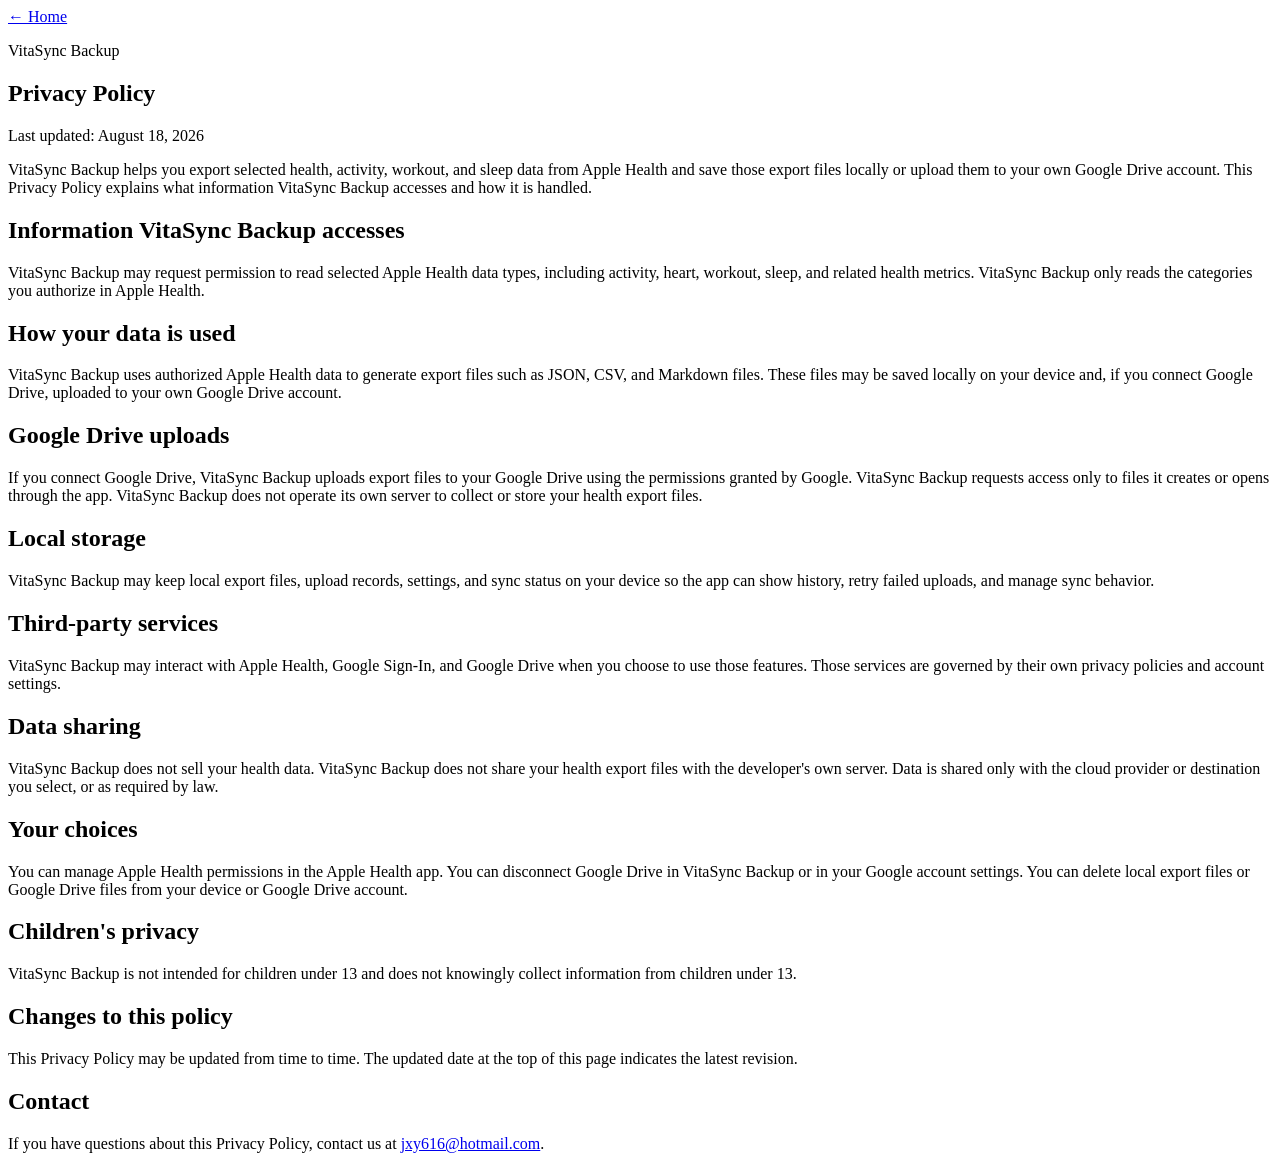
==== privacy.html @ 96025805 "Add VitaSync Backup privacy policy" ====
<!doctype html>
<html lang="en">
<head>
  <meta charset="utf-8">
  <meta name="viewport" content="width=device-width, initial-scale=1">
  <title>VitaSync Backup Privacy Policy</title>
  <link rel="stylesheet" href="styles.css">
</head>
<body>
  <main class="page legal">
    <a class="back-link" href="index.html">← Home</a>

    <article>
      <p class="eyebrow">VitaSync Backup</p>
      <h1>Privacy Policy</h1>
      <p class="updated">Last updated: August 18, 2026</p>

      <p>
        VitaSync Backup helps you export selected health, activity, workout, and sleep data
        from Apple Health and save those export files locally or upload them to your own
        Google Drive account. This Privacy Policy explains what information VitaSync Backup
        accesses and how it is handled.
      </p>

      <h2>Information VitaSync Backup accesses</h2>
      <p>
        VitaSync Backup may request permission to read selected Apple Health data types,
        including activity, heart, workout, sleep, and related health metrics. VitaSync Backup
        only reads the categories you authorize in Apple Health.
      </p>

      <h2>How your data is used</h2>
      <p>
        VitaSync Backup uses authorized Apple Health data to generate export files such as
        JSON, CSV, and Markdown files. These files may be saved locally on your device and,
        if you connect Google Drive, uploaded to your own Google Drive account.
      </p>

      <h2>Google Drive uploads</h2>
      <p>
        If you connect Google Drive, VitaSync Backup uploads export files to your Google Drive
        using the permissions granted by Google. VitaSync Backup requests access only to files
        it creates or opens through the app. VitaSync Backup does not operate its own server to
        collect or store your health export files.
      </p>

      <h2>Local storage</h2>
      <p>
        VitaSync Backup may keep local export files, upload records, settings, and sync status
        on your device so the app can show history, retry failed uploads, and manage sync behavior.
      </p>

      <h2>Third-party services</h2>
      <p>
        VitaSync Backup may interact with Apple Health, Google Sign-In, and Google Drive when
        you choose to use those features. Those services are governed by their own privacy
        policies and account settings.
      </p>

      <h2>Data sharing</h2>
      <p>
        VitaSync Backup does not sell your health data. VitaSync Backup does not share your
        health export files with the developer's own server. Data is shared only with the cloud
        provider or destination you select, or as required by law.
      </p>

      <h2>Your choices</h2>
      <p>
        You can manage Apple Health permissions in the Apple Health app. You can disconnect
        Google Drive in VitaSync Backup or in your Google account settings. You can delete local
        export files or Google Drive files from your device or Google Drive account.
      </p>

      <h2>Children's privacy</h2>
      <p>
        VitaSync Backup is not intended for children under 13 and does not knowingly collect
        information from children under 13.
      </p>

      <h2>Changes to this policy</h2>
      <p>
        This Privacy Policy may be updated from time to time. The updated date at the top of this
        page indicates the latest revision.
      </p>

      <h2>Contact</h2>
      <p>
        If you have questions about this Privacy Policy, contact us at
        <a href="mailto:jxy616@hotmail.com">jxy616@hotmail.com</a>.
      </p>
    </article>
  </main>
</body>
</html>
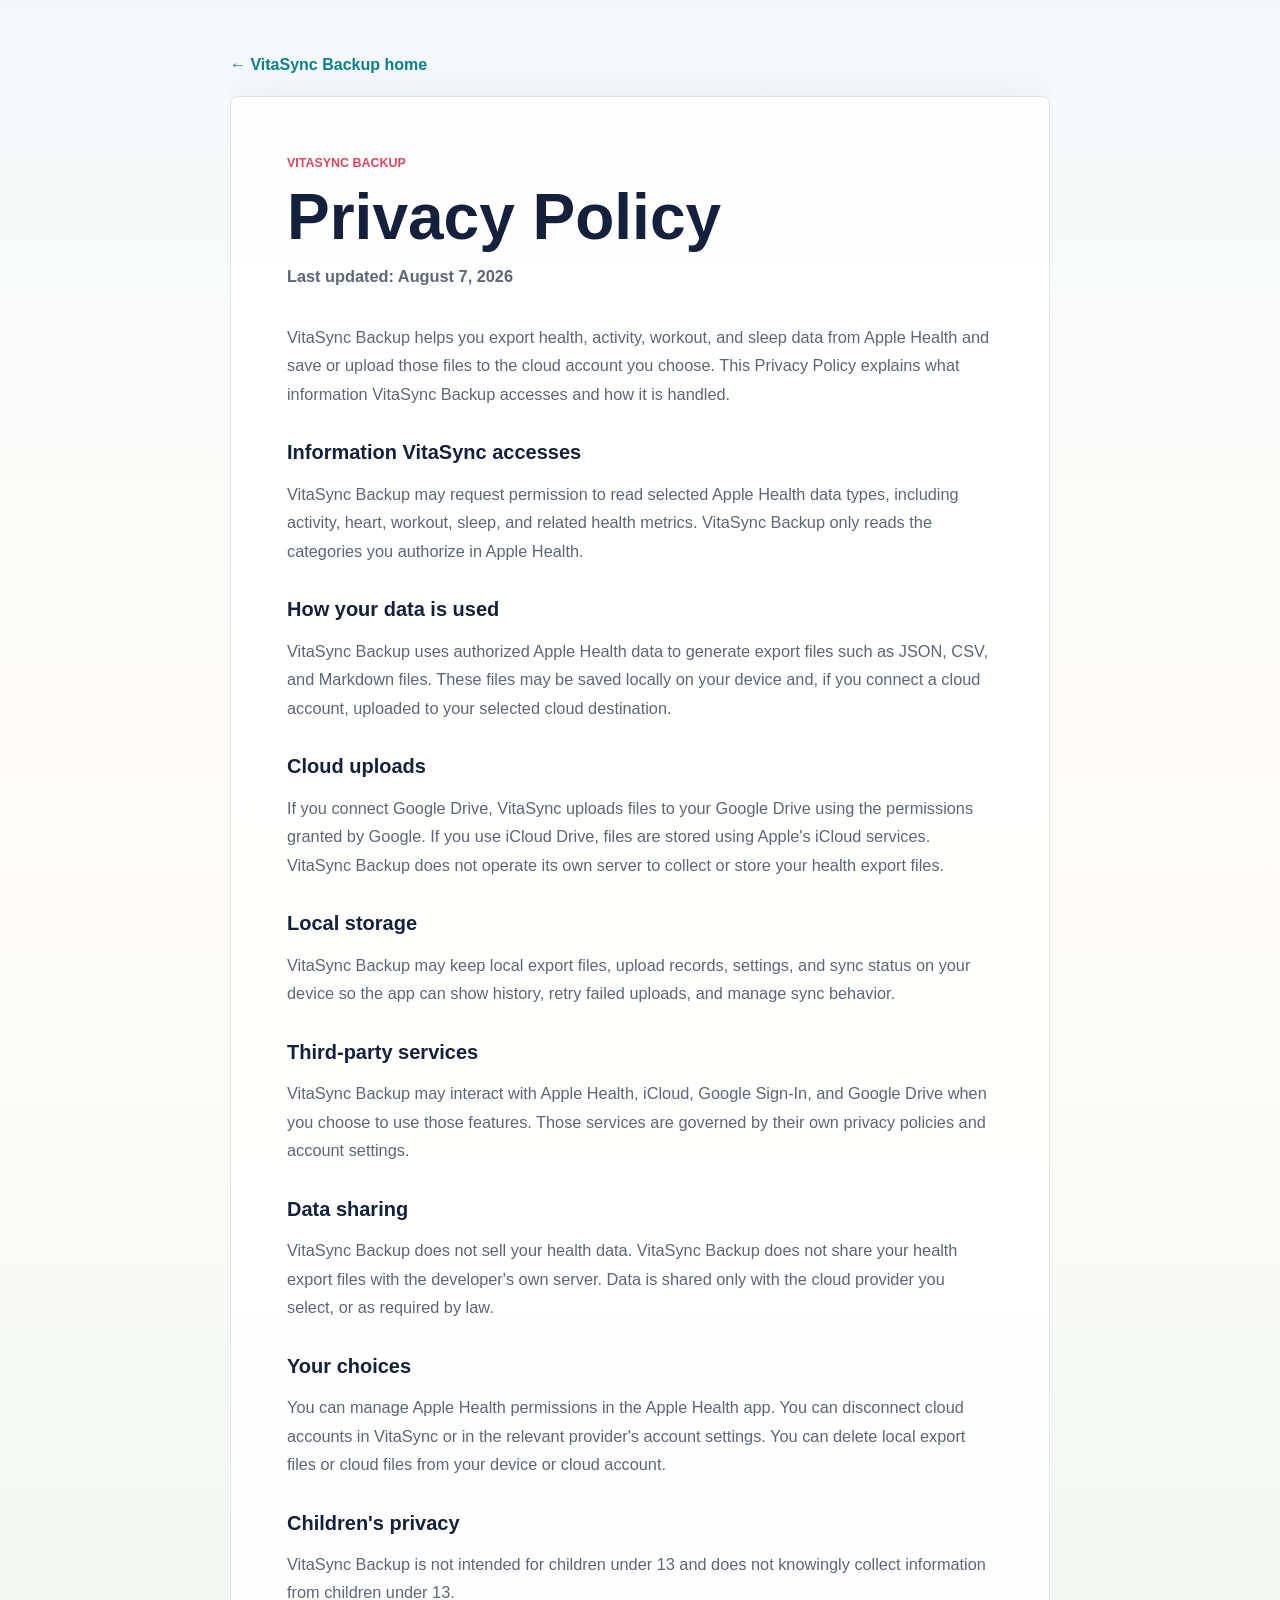
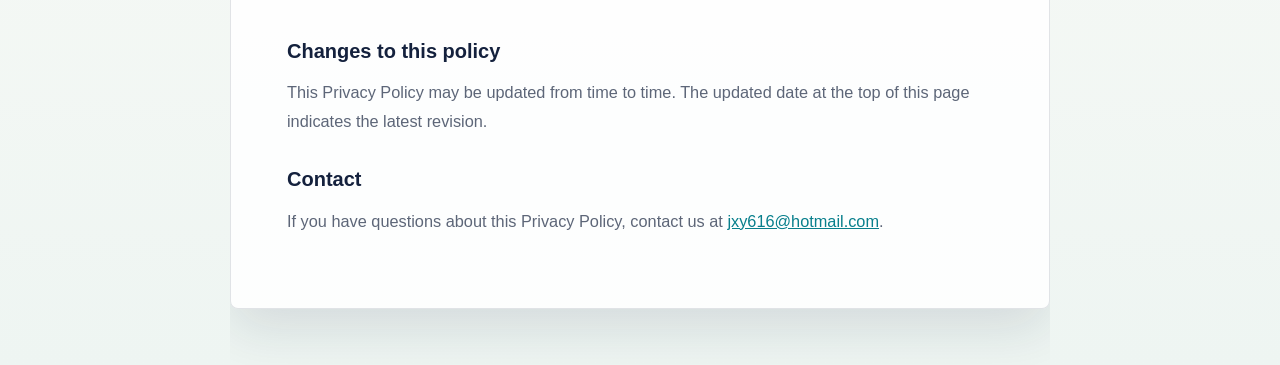
==== commit 8f2e2806: "Update VitaSync Backup privacy policy naming" ====
--- a/privacy.html
+++ b/privacy.html
@@ -8,21 +8,21 @@
 </head>
 <body>
   <main class="page legal">
-    <a class="back-link" href="index.html">← Home</a>
+    <a class="back-link" href="index.html">← VitaSync Backup home</a>
 
     <article>
       <p class="eyebrow">VitaSync Backup</p>
       <h1>Privacy Policy</h1>
-      <p class="updated">Last updated: August 18, 2026</p>
+      <p class="updated">Last updated: August 7, 2026</p>
 
       <p>
-        VitaSync Backup helps you export selected health, activity, workout, and sleep data
-        from Apple Health and save those export files locally or upload them to your own
-        Google Drive account. This Privacy Policy explains what information VitaSync Backup
-        accesses and how it is handled.
+        VitaSync Backup helps you export health, activity, workout, and sleep data from
+        Apple Health and save or upload those files to the cloud account you choose.
+        This Privacy Policy explains what information VitaSync Backup accesses and how it
+        is handled.
       </p>
 
-      <h2>Information VitaSync Backup accesses</h2>
+      <h2>Information VitaSync accesses</h2>
       <p>
         VitaSync Backup may request permission to read selected Apple Health data types,
         including activity, heart, workout, sleep, and related health metrics. VitaSync Backup
@@ -33,15 +33,15 @@
       <p>
         VitaSync Backup uses authorized Apple Health data to generate export files such as
         JSON, CSV, and Markdown files. These files may be saved locally on your device and,
-        if you connect Google Drive, uploaded to your own Google Drive account.
+        if you connect a cloud account, uploaded to your selected cloud destination.
       </p>
 
-      <h2>Google Drive uploads</h2>
+      <h2>Cloud uploads</h2>
       <p>
-        If you connect Google Drive, VitaSync Backup uploads export files to your Google Drive
-        using the permissions granted by Google. VitaSync Backup requests access only to files
-        it creates or opens through the app. VitaSync Backup does not operate its own server to
-        collect or store your health export files.
+        If you connect Google Drive, VitaSync uploads files to your Google Drive using the
+        permissions granted by Google. If you use iCloud Drive, files are stored using Apple's
+        iCloud services. VitaSync Backup does not operate its own server to collect or store
+        your health export files.
       </p>
 
       <h2>Local storage</h2>
@@ -52,8 +52,8 @@
 
       <h2>Third-party services</h2>
       <p>
-        VitaSync Backup may interact with Apple Health, Google Sign-In, and Google Drive when
-        you choose to use those features. Those services are governed by their own privacy
+        VitaSync Backup may interact with Apple Health, iCloud, Google Sign-In, and Google Drive
+        when you choose to use those features. Those services are governed by their own privacy
         policies and account settings.
       </p>
 
@@ -61,14 +61,14 @@
       <p>
         VitaSync Backup does not sell your health data. VitaSync Backup does not share your
         health export files with the developer's own server. Data is shared only with the cloud
-        provider or destination you select, or as required by law.
+        provider you select, or as required by law.
       </p>
 
       <h2>Your choices</h2>
       <p>
-        You can manage Apple Health permissions in the Apple Health app. You can disconnect
-        Google Drive in VitaSync Backup or in your Google account settings. You can delete local
-        export files or Google Drive files from your device or Google Drive account.
+        You can manage Apple Health permissions in the Apple Health app. You can disconnect cloud
+        accounts in VitaSync or in the relevant provider's account settings. You can delete local
+        export files or cloud files from your device or cloud account.
       </p>
 
       <h2>Children's privacy</h2>
--- a/styles.css
+++ b/styles.css
@@ -0,0 +1,758 @@
+:root {
+  color-scheme: light;
+  --ink: #14213d;
+  --muted: #5d6678;
+  --soft: #eef3f6;
+  --paper: #fffdf9;
+  --panel: #ffffff;
+  --accent: #d9485f;
+  --teal: #087f8c;
+  --green: #2d6a4f;
+  --line: rgba(20, 33, 61, 0.12);
+  --shadow: 0 20px 54px rgba(20, 33, 61, 0.12);
+}
+
+* {
+  box-sizing: border-box;
+}
+
+html {
+  scroll-behavior: smooth;
+}
+
+body {
+  margin: 0;
+  min-height: 100vh;
+  font-family: -apple-system, BlinkMacSystemFont, "Segoe UI", sans-serif;
+  color: var(--ink);
+  background: linear-gradient(180deg, #f5f8fa 0%, #fffdf9 42%, #eef5f2 100%);
+}
+
+body,
+button,
+input,
+textarea {
+  letter-spacing: 0;
+}
+
+a {
+  color: var(--teal);
+}
+
+img {
+  display: block;
+  max-width: 100%;
+}
+
+.site-header {
+  position: sticky;
+  top: 0;
+  z-index: 10;
+  display: flex;
+  align-items: center;
+  justify-content: space-between;
+  gap: 22px;
+  padding: 16px clamp(18px, 4vw, 56px);
+  border-bottom: 1px solid rgba(20, 33, 61, 0.08);
+  background: rgba(255, 253, 249, 0.92);
+  backdrop-filter: blur(18px);
+}
+
+.brand {
+  display: inline-flex;
+  align-items: center;
+  gap: 10px;
+  color: var(--ink);
+  font-weight: 800;
+  text-decoration: none;
+  white-space: nowrap;
+}
+
+.brand-mark {
+  display: inline-grid;
+  width: 34px;
+  height: 34px;
+  place-items: center;
+  color: #fff;
+  border-radius: 8px;
+  background: linear-gradient(135deg, var(--accent), var(--teal));
+}
+
+nav {
+  display: flex;
+  flex-wrap: wrap;
+  justify-content: flex-end;
+  gap: 14px;
+  font-size: 0.95rem;
+}
+
+nav a {
+  color: var(--muted);
+  font-weight: 700;
+  text-decoration: none;
+}
+
+nav a:hover {
+  color: var(--ink);
+}
+
+main {
+  overflow: hidden;
+}
+
+.hero,
+.section,
+.search-intent,
+.final-cta,
+.site-footer,
+.page {
+  width: min(1120px, calc(100% - 36px));
+  margin: 0 auto;
+}
+
+.hero {
+  display: grid;
+  grid-template-columns: minmax(0, 1.02fr) minmax(320px, 0.78fr);
+  gap: clamp(28px, 5vw, 64px);
+  align-items: center;
+  min-height: calc(100vh - 68px);
+  padding: clamp(42px, 8vw, 86px) 0 54px;
+}
+
+.hero-copy {
+  padding: 24px 0;
+}
+
+.eyebrow {
+  margin: 0 0 12px;
+  color: var(--accent);
+  font-size: 0.78rem;
+  font-weight: 850;
+  letter-spacing: 0;
+  text-transform: uppercase;
+}
+
+h1,
+h2,
+h3,
+p {
+  overflow-wrap: anywhere;
+}
+
+h1 {
+  max-width: 760px;
+  margin: 0;
+  font-size: clamp(3rem, 7vw, 6.6rem);
+  line-height: 0.96;
+  letter-spacing: 0;
+}
+
+h2 {
+  margin: 0;
+  font-size: clamp(2rem, 4vw, 3.4rem);
+  line-height: 1.05;
+  letter-spacing: 0;
+}
+
+h3 {
+  margin: 0;
+  font-size: 1.1rem;
+  line-height: 1.25;
+}
+
+.lede {
+  max-width: 650px;
+  margin: 24px 0 0;
+  color: var(--muted);
+  font-size: clamp(1.1rem, 2vw, 1.35rem);
+  line-height: 1.55;
+}
+
+.cta-row {
+  display: flex;
+  flex-wrap: wrap;
+  gap: 12px;
+  margin-top: 28px;
+}
+
+.button {
+  display: inline-flex;
+  min-height: 48px;
+  align-items: center;
+  justify-content: center;
+  padding: 13px 18px;
+  border-radius: 8px;
+  font-weight: 800;
+  text-decoration: none;
+}
+
+.button.primary {
+  color: #fff;
+  background: var(--ink);
+  box-shadow: 0 12px 24px rgba(20, 33, 61, 0.18);
+}
+
+.button.secondary {
+  color: var(--ink);
+  border: 1px solid var(--line);
+  background: rgba(255, 255, 255, 0.68);
+}
+
+.trust-list {
+  display: grid;
+  gap: 9px;
+  margin: 28px 0 0;
+  padding: 0;
+  color: var(--muted);
+  list-style: none;
+}
+
+.trust-list li {
+  position: relative;
+  padding-left: 24px;
+  line-height: 1.45;
+}
+
+.trust-list li::before {
+  position: absolute;
+  left: 0;
+  color: var(--green);
+  content: "✓";
+  font-weight: 900;
+}
+
+.app-store-facts {
+  display: grid;
+  grid-template-columns: repeat(4, minmax(0, 1fr));
+  gap: 10px;
+  margin: 30px 0 0;
+}
+
+.app-store-facts div {
+  padding: 14px;
+  border: 1px solid var(--line);
+  border-radius: 8px;
+  background: rgba(255, 255, 255, 0.72);
+}
+
+.app-store-facts dt {
+  margin: 0 0 5px;
+  color: var(--muted);
+  font-size: 0.75rem;
+  font-weight: 800;
+  text-transform: uppercase;
+}
+
+.app-store-facts dd {
+  margin: 0;
+  color: var(--ink);
+  font-size: 0.9rem;
+  font-weight: 850;
+  line-height: 1.25;
+}
+
+.app-preview {
+  position: relative;
+  min-height: 660px;
+}
+
+.preview-panel {
+  position: absolute;
+  width: min(310px, 58vw);
+  min-height: 380px;
+  padding: 28px;
+  border: 1px solid rgba(255, 255, 255, 0.72);
+  border-radius: 18px;
+  background: #ffffff;
+  box-shadow: var(--shadow);
+}
+
+.preview-main {
+  top: 0;
+  right: 86px;
+  z-index: 2;
+}
+
+.preview-side {
+  right: 0;
+  bottom: 10px;
+  transform: rotate(5deg);
+  background: #eef5f2;
+}
+
+.preview-label {
+  margin: 0 0 18px;
+  color: var(--accent);
+  font-weight: 850;
+}
+
+.preview-panel h2 {
+  font-size: clamp(2rem, 4vw, 3.2rem);
+}
+
+.preview-panel ul {
+  display: grid;
+  gap: 10px;
+  margin: 28px 0 0;
+  padding: 0;
+  list-style: none;
+}
+
+.preview-panel li,
+.preview-side p {
+  padding: 13px 14px;
+  border: 1px solid var(--line);
+  border-radius: 8px;
+  color: var(--muted);
+  background: rgba(255, 255, 255, 0.74);
+  font-weight: 750;
+}
+
+.search-intent {
+  padding: 38px clamp(22px, 4vw, 44px);
+  border: 1px solid var(--line);
+  border-radius: 8px;
+  background: #ffffff;
+  box-shadow: 0 16px 38px rgba(20, 33, 61, 0.08);
+}
+
+.search-intent h2 {
+  max-width: 920px;
+  font-size: clamp(1.85rem, 4vw, 3rem);
+}
+
+.search-intent p {
+  max-width: 860px;
+  margin: 18px 0 0;
+  color: var(--muted);
+  font-size: 1.1rem;
+  line-height: 1.7;
+}
+
+.section {
+  padding: clamp(62px, 9vw, 104px) 0 0;
+}
+
+.section-heading {
+  max-width: 760px;
+  margin-bottom: 26px;
+}
+
+.feature-grid {
+  display: grid;
+  grid-template-columns: repeat(4, minmax(0, 1fr));
+  gap: 14px;
+}
+
+.feature {
+  min-height: 250px;
+  padding: 24px;
+  border: 1px solid var(--line);
+  border-radius: 8px;
+  background: rgba(255, 255, 255, 0.78);
+}
+
+.feature p,
+.guide p,
+.split p,
+.store-panel p,
+.faq p,
+.final-cta p {
+  color: var(--muted);
+  line-height: 1.65;
+}
+
+.store-panel {
+  display: flex;
+  align-items: center;
+  justify-content: space-between;
+  gap: 24px;
+  width: min(1120px, calc(100% - 36px));
+  margin: clamp(34px, 6vw, 68px) auto 0;
+  padding: 28px;
+  border: 1px solid var(--line);
+  border-radius: 8px;
+  background: #ffffff;
+  box-shadow: 0 16px 38px rgba(20, 33, 61, 0.08);
+}
+
+.store-panel h2 {
+  font-size: clamp(1.55rem, 3vw, 2.3rem);
+}
+
+.store-panel p {
+  max-width: 700px;
+  margin: 12px 0 0;
+}
+
+.guide {
+  display: grid;
+  grid-template-columns: minmax(260px, 0.74fr) minmax(0, 1fr);
+  gap: clamp(24px, 5vw, 58px);
+  align-items: start;
+}
+
+.step-list {
+  display: grid;
+  gap: 14px;
+  margin: 0;
+  padding: 0;
+  list-style: none;
+}
+
+.step-list li {
+  display: grid;
+  grid-template-columns: 46px minmax(0, 1fr);
+  gap: 16px;
+  padding: 22px;
+  border: 1px solid var(--line);
+  border-radius: 8px;
+  background: #ffffff;
+}
+
+.step-number {
+  display: inline-grid;
+  width: 42px;
+  height: 42px;
+  place-items: center;
+  color: #fff;
+  border-radius: 8px;
+  background: var(--teal);
+  font-weight: 850;
+}
+
+.step-list p {
+  margin: 9px 0 0;
+}
+
+.split {
+  display: grid;
+  grid-template-columns: minmax(0, 0.85fr) minmax(260px, 0.45fr);
+  gap: clamp(26px, 5vw, 60px);
+  align-items: center;
+}
+
+.split p {
+  max-width: 660px;
+  font-size: 1.08rem;
+}
+
+.text-link {
+  display: inline-flex;
+  margin-top: 10px;
+  font-weight: 850;
+  text-decoration-thickness: 2px;
+  text-underline-offset: 4px;
+}
+
+.privacy-card {
+  display: grid;
+  gap: 14px;
+  width: min(360px, 100%);
+  justify-self: center;
+  padding: 28px;
+  border: 1px solid var(--line);
+  border-radius: 8px;
+  background: #ffffff;
+  box-shadow: var(--shadow);
+}
+
+.privacy-card span {
+  display: inline-grid;
+  width: 40px;
+  height: 40px;
+  place-items: center;
+  color: #fff;
+  border-radius: 8px;
+  background: var(--teal);
+  font-weight: 850;
+}
+
+.privacy-card h3 {
+  margin-bottom: 10px;
+}
+
+.faq {
+  max-width: 880px;
+}
+
+details {
+  border-top: 1px solid var(--line);
+  background: rgba(255, 255, 255, 0.54);
+}
+
+details:last-of-type {
+  border-bottom: 1px solid var(--line);
+}
+
+summary {
+  cursor: pointer;
+  padding: 20px 0;
+  color: var(--ink);
+  font-size: 1.08rem;
+  font-weight: 850;
+}
+
+details p {
+  max-width: 720px;
+  margin: 0;
+  padding: 0 0 22px;
+}
+
+.final-cta {
+  margin-top: clamp(62px, 9vw, 104px);
+  padding: clamp(34px, 5vw, 56px);
+  border-radius: 8px;
+  color: #fff;
+  background: linear-gradient(135deg, #14213d 0%, #087f8c 100%);
+}
+
+.final-cta .eyebrow,
+.final-cta p,
+.final-cta a {
+  color: #fff;
+}
+
+.final-cta p {
+  max-width: 620px;
+  opacity: 0.82;
+}
+
+.final-cta .button.primary {
+  color: var(--ink);
+  background: #fffdf9;
+}
+
+.site-footer {
+  display: flex;
+  flex-wrap: wrap;
+  justify-content: space-between;
+  gap: 14px;
+  padding: 36px 0 46px;
+  color: var(--muted);
+}
+
+.site-footer p {
+  margin: 0;
+  line-height: 1.5;
+}
+
+.site-footer a {
+  color: var(--muted);
+  font-weight: 700;
+  text-decoration: none;
+}
+
+.page {
+  max-width: 980px;
+  padding: 56px 0;
+}
+
+.page .hero {
+  display: block;
+  min-height: 0;
+  padding: 48px;
+  border: 1px solid var(--line);
+  border-radius: 8px;
+  background: var(--panel);
+  box-shadow: var(--shadow);
+}
+
+.card-grid {
+  display: grid;
+  grid-template-columns: repeat(2, minmax(0, 1fr));
+  gap: 18px;
+  margin-top: 22px;
+}
+
+.card {
+  display: block;
+  padding: 28px;
+  color: inherit;
+  text-decoration: none;
+  border: 1px solid var(--line);
+  border-radius: 8px;
+  background: rgba(255, 255, 255, 0.78);
+  box-shadow: 0 14px 34px rgba(28, 35, 82, 0.08);
+  transition: transform 180ms ease, box-shadow 180ms ease;
+}
+
+.card:hover {
+  transform: translateY(-3px);
+  box-shadow: 0 20px 48px rgba(28, 35, 82, 0.13);
+}
+
+.icon {
+  display: inline-grid;
+  width: 46px;
+  height: 46px;
+  place-items: center;
+  margin-bottom: 18px;
+  color: #fff;
+  border-radius: 8px;
+  background: linear-gradient(135deg, var(--accent), var(--teal));
+  font-weight: 800;
+}
+
+.card h2,
+article h2 {
+  margin: 0 0 10px;
+}
+
+.card p {
+  margin: 0;
+  color: var(--muted);
+  line-height: 1.55;
+}
+
+.page footer {
+  margin-top: 30px;
+  color: var(--muted);
+  text-align: center;
+}
+
+.legal {
+  max-width: 820px;
+}
+
+.back-link {
+  display: inline-block;
+  margin-bottom: 22px;
+  font-weight: 700;
+  text-decoration: none;
+}
+
+article {
+  padding: clamp(28px, 7vw, 56px);
+  border: 1px solid var(--line);
+  border-radius: 8px;
+  background: rgba(255, 255, 255, 0.86);
+  box-shadow: var(--shadow);
+}
+
+article h1 {
+  font-size: clamp(2.1rem, 7vw, 4rem);
+}
+
+.updated {
+  margin: 14px 0 32px;
+  color: var(--muted);
+  font-weight: 700;
+}
+
+article h2 {
+  margin-top: 34px;
+  font-size: 1.25rem;
+}
+
+article p {
+  color: var(--muted);
+  font-size: 1.02rem;
+  line-height: 1.75;
+}
+
+@media (max-width: 920px) {
+  .hero,
+  .guide,
+  .split {
+    grid-template-columns: 1fr;
+  }
+
+  .hero {
+    min-height: 0;
+  }
+
+  .app-preview {
+    min-height: 520px;
+    width: min(500px, 100%);
+    margin: 0 auto;
+  }
+
+  .preview-main {
+    right: 42%;
+    transform: translateX(42%);
+  }
+
+  .preview-side {
+    right: 8%;
+  }
+
+  .feature-grid {
+    grid-template-columns: repeat(2, minmax(0, 1fr));
+  }
+
+  .app-store-facts {
+    grid-template-columns: repeat(2, minmax(0, 1fr));
+  }
+
+  .store-panel {
+    align-items: flex-start;
+    flex-direction: column;
+  }
+}
+
+@media (max-width: 680px) {
+  .site-header {
+    position: static;
+    align-items: flex-start;
+    flex-direction: column;
+  }
+
+  nav {
+    justify-content: flex-start;
+  }
+
+  .hero,
+  .section,
+  .search-intent,
+  .final-cta,
+  .site-footer,
+  .page {
+    width: min(100% - 28px, 1120px);
+  }
+
+  h1 {
+    font-size: clamp(2.65rem, 16vw, 4rem);
+  }
+
+  .app-preview {
+    min-height: 430px;
+  }
+
+  .preview-panel {
+    width: min(245px, 64vw);
+    min-height: 310px;
+    padding: 20px;
+  }
+
+  .preview-main {
+    right: 38%;
+    transform: translateX(30%);
+  }
+
+  .preview-side {
+    right: 0;
+    bottom: 20px;
+  }
+
+  .feature-grid,
+  .card-grid {
+    grid-template-columns: 1fr;
+  }
+
+  .app-store-facts {
+    grid-template-columns: 1fr;
+  }
+
+  .feature {
+    min-height: 0;
+  }
+
+  .step-list li {
+    grid-template-columns: 1fr;
+  }
+
+  .page .hero {
+    padding: 30px;
+  }
+}
